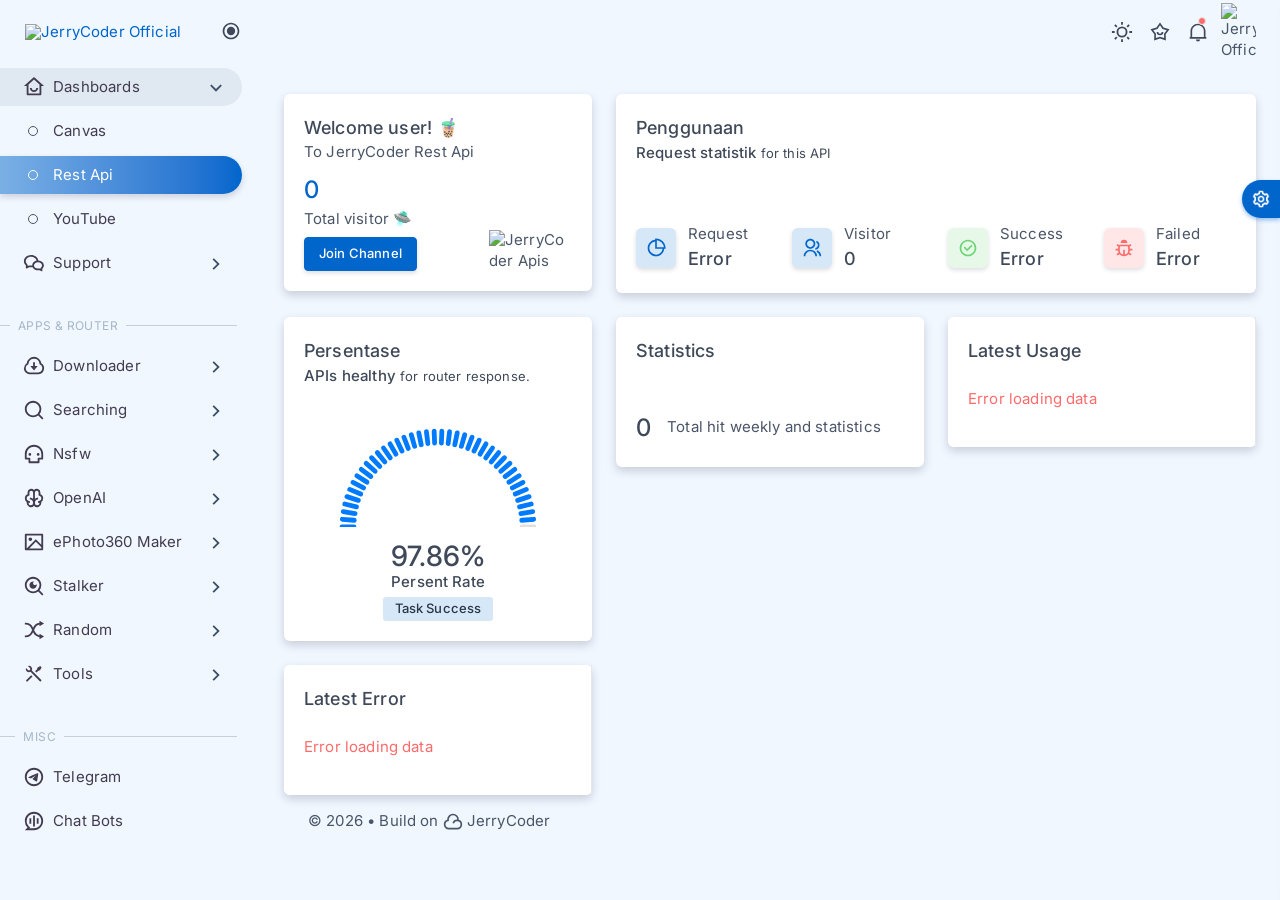
==== index.html @ 6d90a2e7 "Update index.html" ====
<!DOCTYPE html><html lang="en" class="layout-navbar-fixed layout-menu-fixed layout-compact" dir="ltr" data-skin="default" data-assets-path="../../assets/" data-template="vertical-menu-template" data-bs-theme="light"><head>
  <meta charset="utf-8">
  <meta name="viewport" content="width=device-width, initial-scale=1.0, user-scalable=no, minimum-scale=1.0, maximum-scale=1.0">
  <title>- JerryCoder API</title>
  <meta name="description" content="JerryCoder api provides various types of json api for your javascript applications, starting from downloader, stalking, searching, converter, and several other tools.">
  <link rel="icon" href="https://jerryapi.vercel.app/jerry.jpg" type="image/jpeg">
  <link rel="preconnect" href="https://fonts.googleapis.com">
  <link rel="preconnect" href="https://fonts.gstatic.com" crossorigin="">
  <link href="https://fonts.googleapis.com/css2?family=Inter:wght@300;400;500;600;700&ampdisplay=swap" rel="stylesheet">
  <link rel="stylesheet" href="css/iconify-icons.css">
  <link rel="stylesheet" href="css/node-waves.css">
  <link rel="stylesheet" href="css/pickr-themes.css">
  <link rel="stylesheet" href="css/core.css">
  <link rel="stylesheet" href="css/demo.css">
  <link href="https://cdn.jsdelivr.net/npm/remixicon/fonts/remixicon.css" rel="stylesheet">
  <link rel="stylesheet" href="css/perfect-scrollbar.css">
  <link rel="stylesheet" href="css/apex-charts.css">
  <script src="js/helpers.js"></script>
  <script src="js/template-customizer.js"></script>
  <script src="js/config.js"></script>
</head>

<body>
  <div class="layout-wrapper layout-content-navbar  ">
    <div class="layout-container">
      <aside id="layout-menu" class="layout-menu menu-vertical menu bg-menu-theme">
        <div class="app-brand demo">
          <a href="/" class="app-brand-link">
            <span class="app-brand-logo demo me-1">
              <img src="https://jerryapi.vercel.app/jerrylogo.jpg" alt="JerryCoder Official" width="105">
            </span>
          </a>
          <a href="javascript:void(0);" class="layout-menu-toggle menu-link text-large ms-auto">
            <i class="menu-toggle-icon d-xl-block align-middle"></i>
          </a>
        </div>
        <div class="menu-inner-shadow"></div>
        <ul class="menu-inner py-1">
          <li class="menu-item active open">
            <a href="javascript:void(0);" class="menu-link menu-toggle">
              <i class="menu-icon tf-icons ri ri-home-smile-line"></i>
              <div data-i18n="Dashboards">Dashboards</div>
            </a>
            <ul class="menu-sub">
              <li class="menu-item">
                <a href="https://t.me/oggy_workshop" target="_blank" class="menu-link">
                  <div data-i18n="Canvas">Telegram</div>
                </a>
              </li>
              <li class="menu-item active">
                <a href="index.html" class="menu-link">
                  <div data-i18n="Rest Api">Rest Api</div>
                </a>
              </li>
              <li class="menu-item">
                <a href="https://wa.me/919633902730" target="_blank" class="menu-link">
                  <div data-i18n="YouTube">contact</div>
                </a>
              </li>
            </ul>
          </li>
          <li class="menu-item">
            <a href="javascript:void(0);" class="menu-link menu-toggle">
              <i class="menu-icon tf-icons ri ri-wechat-line"></i>
              <div data-i18n="Support">Support</div>
            </a>
            <ul class="menu-sub">
              <li class="menu-item">
                <a href="https://wa.me/919633902730" class="menu-link">
                  <div data-i18n="Channel">JerryCoder</div>
                </a>
              </li>
              <li class="menu-item">
                <a href="https://t.me/oggy24help" class="menu-link">
                  <div data-i18n="Group Chat">Telegram Chat</div>
                </a>
              </li>
              <li class="menu-item">
                <a href="https://wa.me/919633902730" class="menu-link">
                  <div data-i18n="WhatsApp">WhatsApp</div>
                </a>
              </li>
              <li class="menu-item">
                <a href="https://t.me/oggy_workshop" class="menu-link">
                  <div data-i18n="Telegram">Telegram</div>
                </a>
              </li>
            </ul>
          </li>
          <li class="menu-header mt-7">
            <span class="menu-header-text">Apps & Router</span>
          </li>
          <li class="menu-item">
            <a href="javascript:void(0);" class="menu-link menu-toggle">
              <i class="menu-icon tf-icons ri ri-download-cloud-line"></i>
              <div data-i18n="Downloader">Downloader</div>
            </a>
            <ul class="menu-sub">
              <li class="menu-item">
                <a href="/snap?url=https://www.snapchat.com/spotlight/W7_EDlXWTBiXAEEniNoMPwAAYeGR3bmFzYXZhAZg8U4FIAZg8T9i1AAAAAQ?share_id=fcbUW-SSt2c&locale=en-G" class="menu-link">
                  <div data-i18n="Snapchat">Snapchat</div>
                </a>
              </li>
              <li class="menu-item">
                <a href="/fb?url=https://www.facebook.com/share/r/1B5sDSg6EU/" class="menu-link">
                  <div data-i18n="Facebook">Facebook</div>
                </a>
              </li>              
              <li class="menu-item">
                <a href="/insta?url=https://www.instagram.com/reel/C6AtQa1LEX0/?igsh=YzljYTk1ODg3Zg==" class="menu-link">
                  <div data-i18n="Instagram">Instagram</div>
                </a>
              </li>            
              <li class="menu-item">
                <a href="/pinterest?url=https://pinterest.com/pin/92534967353837069" class="menu-link">
                  <div data-i18n="Pinterest">Pinterest</div>
                </a>
              </li>              
              <li class="menu-item">
                <a href="/api/spotify?url=https://open.spotify.com/track/3k68kVFWTTBP0Jb4LOzCax" class="menu-link">
                  <div data-i18n="Spotify">Spotify</div>
                </a>
              </li>
              <li class="menu-item">
                <a href="/turbo?url=https://1024terabox.com/s/14ydL7IZthDPBL1oFm4CCAQ" class="menu-link">
                  <div data-i18n="Threads">Terabox [V1]</div>
                </a>
              </li>
              <li class="menu-item">
                <a href="/dterabx?url=https://1024terabox.com/s/14ydL7IZthDPBL1oFm4CCAQ" class="menu-link">
                  <div data-i18n="TikTok">Terabox [V2]</div>
                </a>
              </li>
              <li class="menu-item">
                <a href="/api/tikmusic?url=https://vt.tiktok.com/ZSr6HXMxk/" class="menu-link">
                  <div data-i18n="TikTok Music">TikTok Music</div>
                </a>
              </li>
              <li class="menu-item">
                <a href="/dxnxx?url=https://www.xnxx.com/video-fzypdd8/beautiful_filipina_with_big_tits" class="menu-link">
                  <div data-i18n="XNXX">XNXX</div>
                </a>
              </li>
              <li class="menu-item">
                <a href="/ytmp3?url=https://youtube.com/watch?v=KHgllosZ3kA" class="menu-link">
                  <div data-i18n="YouTube MP3">YouTube MP3</div>
                </a>
              </li>
              <li class="menu-item">
                <a href="/ytmp4?url=https://youtube.com/watch?v=KHgllosZ3kA" class="menu-link">
                  <div data-i18n="YouTube MP4">YouTube MP4</div>
                </a>
              </li>              
              <li class="menu-item">
                <a href="/youtube?url=https://youtube.com/shorts/9OzwU9zzcYE?si=1XELEsEMqAOaJysx" class="menu-link">
                  <div data-i18n="YouTube Play MP4">YouTube</div>
                </a>
              </li>
            </ul>
          </li>
          <li class="menu-item">
            <a href="javascript:void(0);" class="menu-link menu-toggle">
              <i class="menu-icon tf-icons ri ri-search-line"></i>
               <div data-i18n="Searching">Searching</div>
            </a>
            <ul class="menu-sub">
              <li class="menu-item">
                <a href="/api/bukalapak?query=iPhone 13" class="menu-link">
                  <div data-i18n="Bukalapak">Bukalapak</div>
                </a>
              </li>
              <li class="menu-item">
                <a href="/api/search/capcut?query=Trend viral" class="menu-link">
                  <div data-i18n="CapCut">CapCut</div>
                </a>
              </li>
              <li class="menu-item">
                <a href="/api/search/fdroid?query=termux" class="menu-link">
                  <div data-i18n="F-Droid">F-Droid</div>
                </a>
              </li>
              <li class="menu-item">
                <a href="/api/search/genius/find?lagu=Jomblo happy" class="menu-link">
                  <div data-i18n="Genius Search">Genius Search</div>
                </a>
              </li>
              <li class="menu-item">
                <a href="/api/search/genius/lyrics?url=https://genius.com/Gamma1-jomblo-happy-lyrics" class="menu-link">
                  <div data-i18n="Genius Lyrics">Genius Lyrics</div>
                </a>
              </li>
              <li class="menu-item">
                <a href="/api/gimage?query=yahya almuthahar" class="menu-link">
                  <div data-i18n="Google Image">Google Image</div>
                </a>
              </li>
              <li class="menu-item">
                <a href="/api/google?query=yahya almuthahar" class="menu-link">
                  <div data-i18n="Google">Google</div>
                </a>
              </li>
              <li class="menu-item">
                <a href="/api/hero?query=layla" class="menu-link">
                  <div data-i18n="Hero">Hero</div>
                </a>
              </li>
              <li class="menu-item">
                <a href="/api/search/herodetail?url=https://mobile-legends.fandom.com/wiki/Miya" class="menu-link">
                  <div data-i18n="Hero Detail">Hero Detail</div>
                </a>
              </li>
              <li class="menu-item">
                <a href="/api/instagram/hashtags?query=yahyaalmthr" class="menu-link">
                  <div data-i18n="Instagram Hashtags">Instagram Hashtags</div>
                </a>
              </li>
              <li class="menu-item">
                <a href="/api/instagram/reels?query=yahyaalmthr" class="menu-link">
                  <div data-i18n="Instagram Reels">Instagram Reels</div>
                </a>
              </li>
              <li class="menu-item">
                <a href="/api/instagram/users?query=yahyaalmthr" class="menu-link">
                  <div data-i18n="Instagram Users">Instagram Users</div>
                </a>
              </li>
              <li class="menu-item">
                <a href="/api/search/listhero" class="menu-link">
                  <div data-i18n="List Hero">List Hero</div>
                </a>
              </li>
              <li class="menu-item">
                <a href="/api/lirik?lagu=bila nanti" class="menu-link">
                  <div data-i18n="Lyrics">Lyrics</div>
                </a>
              </li>
              <li class="menu-item">
                <a href="/api/pinterest?query=anime" class="menu-link">
                  <div data-i18n="Pinterest">Pinterest</div>
                </a>
              </li>
              <li class="menu-item">
                <a href="/api/search/pinterest?query=anime&limit=10" class="menu-link">
                  <div data-i18n="Pinterest 2">Pinterest 2</div>
                </a>
              </li>
              <li class="menu-item">
                <a href="/api/pixiv-r18?query=loli" class="menu-link">
                  <div data-i18n="Pixiv R18">Pixiv R18</div>
                </a>
              </li>
              <li class="menu-item">
                <a href="/api/playstore?query=epep" class="menu-link">
                  <div data-i18n="Playstore">Playstore</div>
                </a>
              </li>
              <li class="menu-item">
                <a href="/api/sfile-search?query=ff mod" class="menu-link">
                  <div data-i18n="SFile Mobi">SFile Mobi</div>
                </a>
              </li>
              <li class="menu-item">
                <a href="/api/spotifysearch?query=dj opus" class="menu-link">
                  <div data-i18n="Spotify">Spotify</div>
                </a>
              </li>
              <li class="menu-item">
                <a href="/api/search/spotify?query=dj opus" class="menu-link">
                  <div data-i18n="Spotify 2">Spotify 2</div>
                </a>
              </li>
              <li class="menu-item">
                <a href="/api/search/tiktok?query=Copyright Coding" class="menu-link">
                  <div data-i18n="TikTok">TikTok</div>
                </a>
              </li>
              <li class="menu-item">
                <a href="/api/xnxxsearch?query=bokep" class="menu-link">
                  <div data-i18n="XNXX">XNXX</div>
                </a>
              </li>
              <li class="menu-item">
                <a href="/api/yts?query=dj ambatukam" class="menu-link">
                  <div data-i18n="YouTube">YouTube</div>
                </a>
              </li>
            </ul>
          </li>          
          <li class="menu-item">
            <a href="javascript:void(0);" class="menu-link menu-toggle">
              <i class="menu-icon tf-icons ri ri-skull-line"></i>
              <div data-i18n="Nsfw">Nsfw</div>
            </a>
            <ul class="menu-sub">
              <li class="menu-item">
                <a href="/api/tebakgambar" class="menu-link">
                  <div data-i18n="Guess the Picture">Guess the Vaaappa</div>
                </a>
              </li>
              <li class="menu-item">
                <a href="/api/tebakhero" class="menu-link">
                  <div data-i18n="Guess the Hero">Guess the Hero</div>
                </a>
              </li>
              <li class="menu-item">
                <a href="/api/tebakff" class="menu-link">
                  <div data-i18n="Guess Free Fire">Guess Free Fire</div>
                </a>
              </li>
            </ul>
          </li>
          <li class="menu-item">
            <a href="javascript:void(0);" class="menu-link menu-toggle">
              <i class="menu-icon tf-icons ri ri-brain-line"></i>
              <div data-i18n="OpenAI">OpenAI</div>
            </a>
            <ul class="menu-sub">
              <li class="menu-item">
                <a href="/api/artificial/aiease/img2img/filter?url=https://files.catbox.moe/2pvb4j.jpg&style=4" class="menu-link">
                  <div data-i18n="Ai Filter">Ai Filter</div>
                  <div class="badge bg-label-primary fs-tiny rounded-pill ms-auto">Limits</div>
                </a>
              </li>
              <li class="menu-item">
                <a href="/api/artificial/amazonai?prompt=Anime%20witch%20girl%20with%20silver%20hair%20and%20black%20hat,%20detailed%20illustration,%20fantasy%20style&frame=6" class="menu-link">
                  <div data-i18n="Amazon Image">Amazon Image</div>
                </a>
              </li>
              <li class="menu-item">
                <a href="/api/artificial/animagine?prompt=elaina with blue eyes and blue hair holding a magic wand" class="menu-link">
                  <div data-i18n="Animagine">Animagine</div>
                </a>
              </li>
              <li class="menu-item">
                <a href="/api/artificial/imgedit/background?url=https://files.catbox.moe/pz2oib.jpg&style=default&prompt=cyberpunk%20modern%20city&reff_url=" class="menu-link">
                  <div data-i18n="Background Changer">Background Changer</div>
                </a>
              </li>
              <li class="menu-item">
                <a href="/api/artificial/colorizer?url=https://files.catbox.moe/59cswd.jpg" class="menu-link">
                  <div data-i18n="Colorizer">Colorizer</div>
                </a>
              </li>
              <li class="menu-item">
                <a href="/api/artificial/deepimage/<models>?prompt=graceful%20and%20beautiful%20princess%20girl&shape=portrait" class="menu-link">
                  <div data-i18n="DeepAI Image">DeepAI Image</div>
                  <div class="badge bg-label-primary fs-tiny rounded-pill ms-auto">118 styles</div>
                </a>
              </li>
              <li class="menu-item">
                <a href="/api/artificial/aiease/img2img/enhance?url=https://files.catbox.moe/2pvb4j.jpg" class="menu-link">
                  <div data-i18n="Enhance Image">Enhance Image</div>
                </a>
              </li>
              <li class="menu-item">
                <a href="/api/artificial/imgedit/faceswap?from=https://files.catbox.moe/hf50g5.jpg&to=https://files.catbox.moe/poc1tg.jpg" class="menu-link">
                  <div data-i18n="Face Swap">Face Swap</div>
                </a>
              </li>
              <li class="menu-item">
                <a href="/api/artificial/flux?prompt=Anime%20witch%20girl%20with%20silver%20hair%20and%20black%20hat,%20detailed%20illustration,%20fantasy%20style&model=flux_1_schnell&size=1_1_HD&style=anime&color=vibrant&lighting=golden_hour" class="menu-link">
                  <div data-i18n="Flux Generator">Flux Generator</div>
                </a>
              </li>
              <li class="menu-item">
                <a href="/api/artificial/hdr?url=https://files.catbox.moe/1lzxuc.jpg&pixel=4" class="menu-link">
                  <div data-i18n="HDR Image">HDR Image</div>
                </a>
              </li>
              <li class="menu-item">
                <a href="/api/artificial/removebg?url=https://files.catbox.moe/1lzxuc.jpg&pixel=4" class="menu-link">
                  <div data-i18n="RemoveBG">RemoveBG</div>
                </a>
              </li>
              <li class="menu-item">
                <a href="/api/artificial/imgedit/cartoon?url=https://files.catbox.moe/pz2oib.jpg&style=3d" class="menu-link">
                  <div data-i18n="Image To Cartoon">Image To Cartoon</div>
                </a>
              </li>
              <li class="menu-item">
                <a href="/api/artificial/imgedit/expand?url=https://files.catbox.moe/2pvb4j.jpg&top=100&bottom=100&left=100&right=100" class="menu-link">
                  <div data-i18n="Image Expand">Image Expand</div>
                </a>
              </li>
              <li class="menu-item">
                <a href="/api/artificial/imgedit/filter?url=https://files.catbox.moe/2pvb4j.jpg&reff_url=https://files.catbox.moe/q10axl.jpg&creativity=0.5" class="menu-link">
                  <div data-i18n="Image Filter">Image Filter</div>
                </a>
              </li>
              <li class="menu-item">
                <a href="/api/artificial/imgedit/sketch?url=https://files.catbox.moe/pz2oib.jpg&style=sketch" class="menu-link">
                  <div data-i18n="Image To Sketch">Image To Sketch</div>
                </a>
              </li>
              <li class="menu-item">
                <a href="api/artificial/aiease/style" class="menu-link">
                  <div data-i18n="List Model">List Model</div>
                </a>
              </li>
              <li class="menu-item">
                <a href="/api/logic?query=buatkan gambar manusia disawah" class="menu-link">
                  <div data-i18n="Logic Detector">Logic Detector</div>
                </a>
              </li>
              <li class="menu-item">
                <a href="/api/mora?query=hai&username=yournumber" class="menu-link">
                  <div data-i18n="Mora">Mora</div>
                </a>
              </li>
              <li class="menu-item">
                <a href="/api/qioo2?query=hai&username=yournumber" class="menu-link">
                  <div data-i18n="Qioo v2">Qioo v2</div>
                </a>
              </li>
              <li class="menu-item">
                <a href="/api/artificial/aiease/img2img/removebg?url=https://files.catbox.moe/2pvb4j.jpg" class="menu-link">
                  <div data-i18n="Remove Background">Remove Background</div>
                  <div class="badge bg-label-primary fs-tiny rounded-pill ms-auto">Limits</div>
                </a>
              </li>
              <li class="menu-item">
                <a href="/api/simi?query=hai&lang=id" class="menu-link">
                  <div data-i18n="Simi">Simi</div>
                </a>
              </li>
              <li class="menu-item">
                <a href="/api/artificial/aiease/text2img?prompt=Magical%20floating%20islands%20in%20the%20sky%20with%20waterfalls,%20crystal%20formations,%20and%20ancient%20ruins&style=19" class="menu-link">
                  <div data-i18n="Text To Image v2">Text To Image v2</div>
                  <div class="badge bg-label-primary fs-tiny rounded-pill ms-auto">Limits</div>
                </a>
              </li>
              <li class="menu-item">
                <a href="/api/artificial/text2image?prompt=graceful%20and%20beautiful%20princess%20girl" class="menu-link">
                  <div data-i18n="Text To Image">Text To Image</div>
                </a>
              </li>
              <li class="menu-item">
                <a href="/api/artificial/aiease/img2img/watermark?url=https://files.catbox.moe/juy8py.jpg" class="menu-link">
                  <div data-i18n="Watermark Remover">Watermark Remover</div>
                  <div class="badge bg-label-primary fs-tiny rounded-pill ms-auto">Limits</div>
                </a>
              </li>
              <li class="menu-item">
                <a href="/api/artificial/ximage?prompt=Anime%20witch%20girl%20with%20silver%20hair%20and%20black%20hat,%20detailed%20illustration,%20fantasy%20style" class="menu-link">
                  <div data-i18n="Ximage Generator">Ximage Generator</div>
                </a>
              </li>
            </ul>
          </li>
          <li class="menu-item">
            <a href="javascript:void(0);" class="menu-link menu-toggle">
              <i class="menu-icon tf-icons ri ri-image-line"></i>
              <div data-i18n="ePhoto360 Maker">ePhoto360</div>
            </a>
            <ul class="menu-sub">
              <li class="menu-item">
                <a href="/api/maker/ephoto/glitchtext?text=vreden" class="menu-link">
                  <div data-i18n="Glitch Text">Glitch Text</div>
                </a>
              </li>
              <li class="menu-item">
                <a href="/api/maker/ephoto/writetext?text=vreden" class="menu-link">
                  <div data-i18n="Write Text">Write Text</div>
                </a>
              </li>
              <li class="menu-item">
                <a href="/api/maker/ephoto/advancedglow?text=vreden" class="menu-link">
                  <div data-i18n="Advanced Glow">Advanced Glow</div>
                </a>
              </li>
              <li class="menu-item">
                <a href="/api/maker/ephoto/typographytext?text=vreden" class="menu-link">
                  <div data-i18n="Typography Text">Typography Text</div>
                </a>
              </li>
              <li class="menu-item">
                <a href="/api/maker/ephoto/pixelglitch?text=vreden" class="menu-link">
                  <div data-i18n="Pixel Glitch">Pixel Glitch</div>
                </a>
              </li>
              <li class="menu-item">
                <a href="/api/maker/ephoto/neonglitch?text=vreden" class="menu-link">
                  <div data-i18n="Neon Glitch">Neon Glitch</div>
                </a>
              </li>
              <li class="menu-item">
                <a href="/api/maker/ephoto/flagtext?text=vreden" class="menu-link">
                  <div data-i18n="Flag Text">Flag Text</div>
                </a>
              </li>
              <li class="menu-item">
                <a href="/api/maker/ephoto/flag3dtext?text=vreden" class="menu-link">
                  <div data-i18n="Flag 3D Text">Flag 3D Text</div>
                </a>
              </li>
              <li class="menu-item">
                <a href="/api/maker/ephoto/deletingtext?text=vreden" class="menu-link">
                  <div data-i18n="Deleting Text">Deleting Text</div>
                </a>
              </li>
              <li class="menu-item">
                <a href="/api/maker/ephoto/blackpinkstyle?text=vreden" class="menu-link">
                  <div data-i18n="Blackpink Style">Blackpink Style</div>
                </a>
              </li>
              <li class="menu-item">
                <a href="/api/maker/ephoto/glowingtext?text=vreden" class="menu-link">
                  <div data-i18n="Glowing Text">Glowing Text</div>
                </a>
              </li>
              <li class="menu-item">
                <a href="/api/maker/ephoto/underwatertext?text=vreden" class="menu-link">
                  <div data-i18n="Underwater Text">Underwater Text</div>
                </a>
              </li>
              <li class="menu-item">
                <a href="/api/maker/ephoto/logomaker?text=vreden" class="menu-link">
                  <div data-i18n="Logo Maker">Logo Maker</div>
                </a>
              </li>
              <li class="menu-item">
                <a href="/api/maker/ephoto/cartoonstyle?text=vreden" class="menu-link">
                  <div data-i18n="Cartoon Style">Cartoon Style</div>
                </a>
              </li>
              <li class="menu-item">
                <a href="/api/maker/ephoto/papercutstyle?text=vreden" class="menu-link">
                  <div data-i18n="Papercut Style">Papercut Style</div>
                </a>
              </li>
              <li class="menu-item">
                <a href="/api/maker/ephoto/watercolortext?text=vreden" class="menu-link">
                  <div data-i18n="Watercolor Text">Watercolor Text</div>
                </a>
              </li>
              <li class="menu-item">
                <a href="/api/maker/ephoto/effectclouds?text=vreden" class="menu-link">
                  <div data-i18n="Effect Clouds">Effect Clouds</div>
                </a>
              </li>
              <li class="menu-item">
                <a href="/api/maker/ephoto/blackpinklogo?text=vreden" class="menu-link">
                  <div data-i18n="Blackpink Logo">Blackpink Logo</div>
                </a>
              </li>
              <li class="menu-item">
                <a href="/api/maker/ephoto/gradienttext?text=vreden" class="menu-link">
                  <div data-i18n="Gradient Text">Gradient Text</div>
                </a>
              </li>
              <li class="menu-item">
                <a href="/api/maker/ephoto/summerbeach?text=vreden" class="menu-link">
                  <div data-i18n="Summer Beach">Summer Beach</div>
                </a>
              </li>
              <li class="menu-item">
                <a href="/api/maker/ephoto/luxurygold?text=vreden" class="menu-link">
                  <div data-i18n="Luxury Gold">Luxury Gold</div>
                </a>
              </li>
              <li class="menu-item">
                <a href="/api/maker/ephoto/multicoloredneon?text=vreden" class="menu-link">
                  <div data-i18n="Multicolored Neon">Multicolored Neon</div>
                </a>
              </li>
              <li class="menu-item">
                <a href="/api/maker/ephoto/sandsummer?text=vreden" class="menu-link">
                  <div data-i18n="Sand Summer">Sand Summer</div>
                </a>
              </li>
              <li class="menu-item">
                <a href="/api/maker/ephoto/galaxywallpaper?text=vreden" class="menu-link">
                  <div data-i18n="Galaxy Wallpaper">Galaxy Wallpaper</div>
                </a>
              </li>
              <li class="menu-item">
                <a href="/api/maker/ephoto/1917style?text=vreden" class="menu-link">
                  <div data-i18n="1917 Style">1917 Style</div>
                </a>
              </li>
              <li class="menu-item">
                <a href="/api/maker/ephoto/makingneon?text=vreden" class="menu-link">
                  <div data-i18n="Making Neon">Making Neon</div>
                </a>
              </li>
              <li class="menu-item">
                <a href="/api/maker/ephoto/royaltext?text=vreden" class="menu-link">
                  <div data-i18n="Royal Text">Royal Text</div>
                </a>
              </li>
              <li class="menu-item">
                <a href="/api/maker/ephoto/freecreate?text=vreden" class="menu-link">
                  <div data-i18n="Free Create">Free Create</div>
                </a>
              </li>
              <li class="menu-item">
                <a href="/api/maker/ephoto/galaxystyle?text=vreden" class="menu-link">
                  <div data-i18n="Galaxy Style">Galaxy Style</div>
                </a>
              </li>
              <li class="menu-item">
                <a href="/api/maker/ephoto/lighteffects?text=vreden" class="menu-link">
                  <div data-i18n="Light Effects">Light Effects</div>
                </a>
              </li>
            </ul>
          </li>
          <li class="menu-item">
            <a href="javascript:void(0);" class="menu-link menu-toggle">
              <i class="menu-icon tf-icons ri ri-search-eye-line"></i>
              <div data-i18n="Stalker">Stalker</div>
            </a>
            <ul class="menu-sub">
              <li class="menu-item">
                <a href="/api/mlstalk?id=109088431&zoneid=2558" class="menu-link">
                  <div data-i18n="Mobile Legends">Mobile Legends</div>
                </a>
              </li>
              <li class="menu-item">
                <a href="/api/ffstalk?id=12345678" class="menu-link">
                  <div data-i18n="Free Fire">Free Fire</div>
                </a>
              </li>
              <li class="menu-item">
                <a href="/api/npmstalk?query=@vreden/meta" class="menu-link">
                  <div data-i18n="NPM">NPM</div>
                </a>
              </li>
              <li class="menu-item">
                <a href="/api/tiktokStalk?query=yusufalmuthahar" class="menu-link">
                  <div data-i18n="TikTok">TikTok</div>
                </a>
              </li>
              <li class="menu-item">
                <a href="/api/igstalk?query=yahyaalmthr" class="menu-link">
                  <div data-i18n="Instagram">Instagram</div>
                </a>
              </li>
              <li class="menu-item">
                <a href="/api/stalk/pinterest?query=vreden" class="menu-link">
                  <div data-i18n="Pinterest">Pinterest</div>
                </a>
              </li>
            </ul>
          </li>
          <li class="menu-item">
            <a href="javascript:void(0);" class="menu-link menu-toggle">
              <i class="menu-icon tf-icons ri ri-shuffle-line"></i>
              <div data-i18n="Random">Random</div>
            </a>
            <ul class="menu-sub">
              <li class="menu-item">
                <a href="/api/bocil" class="menu-link">
                  <div data-i18n="Bocil">Bocil</div>
                </a>
              </li>
              <li class="menu-item">
                <a href="/api/galau" class="menu-link">
                  <div data-i18n="Galau">Galau</div>
                </a>
              </li>
              <li class="menu-item">
                <a href="/api/hentaivid" class="menu-link">
                  <div data-i18n="Hentai Video">Hentai Video</div>
                </a>
              </li>
              <li class="menu-item">
                <a href="/api/meme" class="menu-link">
                  <div data-i18n="Meme">Meme</div>
                </a>
              </li>
              <li class="menu-item">
                <a href="/api/myinstants" class="menu-link">
                  <div data-i18n="MyInstants">MyInstants</div>
                </a>
              </li>
              <li class="menu-item">
                <a href="/api/neko" class="menu-link">
                  <div data-i18n="Neko">Neko</div>
                </a>
              </li>
              <li class="menu-item">
                <a href="/api/waifu" class="menu-link">
                  <div data-i18n="Waifu">Waifu</div>
                </a>
              </li>
            </ul>
          </li>
          <li class="menu-item">
            <a href="javascript:void(0);" class="menu-link menu-toggle">
              <i class="menu-icon tf-icons ri ri-tools-line"></i>
              <div data-i18n="Tools">Tools</div>
            </a>
            <ul class="menu-sub">                            
              <li class="menu-item">
                <a href="/ss?url=https://www.vreden.my.id&type=tablet" class="menu-link">
                  <div data-i18n="Screenshot Web">Screenshot Web</div>
                </a>
              </li>              
              <li class="menu-item">
                <a href="/fullss?url=https://www.vreden.my.id" class="menu-link">
                  <div data-i18n="TinyURL">Full Screenshot</div>
                </a>
              </li>
            </ul>
          </li>
          <li class="menu-header mt-7">
            <span class="menu-header-text">Misc</span>
          </li>
          <li class="menu-item">
            <a href="https://t.me/oggy_workshop" target="_blank" class="menu-link">
              <i class="menu-icon tf-icons ri ri-telegram-line"></i>
              <div data-i18n="Telegram">Telegram</div>
            </a>
          </li>
          <li class="menu-item">
            <a href="https://wa.me/919633902730" target="_blank" class="menu-link">
              <i class="menu-icon tf-icons ri ri-chat-voice-line"></i>
              <div data-i18n="Chat Bots">Connect Me</div>
            </a>
          </li>
        </ul>
      </aside>

      <div class="menu-mobile-toggler d-xl-none rounded-1">
        <a href="javascript:void(0);" class="layout-menu-toggle menu-link text-large text-bg-secondary p-2 rounded-1">
          <i class="ri ri-menu-line icon-base"></i>
          <i class="ri ri-arrow-right-s-line icon-base"></i>
        </a>
      </div>

      <div class="layout-page">
        <nav class="layout-navbar container-xxl navbar-detached navbar navbar-expand-xl align-items-center bg-navbar-theme" id="layout-navbar">
          <div class="layout-menu-toggle navbar-nav align-items-xl-center me-4 me-xl-0   d-xl-none ">
            <a class="nav-item nav-link px-0 me-xl-6" href="javascript:void(0)">
              <i class="icon-base ri ri-menu-line icon-md"></i>
            </a>
          </div>
          <div class="navbar-nav-right d-flex align-items-center justify-content-end" id="navbar-collapse">
  <div class="navbar-nav align-items-center">
    <div class="nav-item navbar-search-wrapper mb-0">
      <a class="nav-item nav-link search-toggler px-0" href="javascript:void(0);" id="searchToggle">
        <i class="ri-search-line ri-20px text-body"></i>
      </a>
    </div>
  </div>

<!-- Hidden Search Bar -->
<div id="searchBar" class="search-bar d-none">
  <input type="text" id="searchInput" class="form-control" placeholder="Search API (e.g. peace, spotify)" />
  <ul id="searchResults" class="list-group mt-2"></ul>
</div>
             <ul class="navbar-nav flex-row align-items-center ms-md-auto">
              <li class="nav-item dropdown me-sm-2 me-xl-0">
                <a class="nav-link dropdown-toggle hide-arrow btn btn-icon btn-text-secondary rounded-pill" id="nav-theme" href="javascript:void(0);" data-bs-toggle="dropdown">
                  <i class="icon-base ri ri-sun-line icon-22px theme-icon-active"></i>
                  <span class="d-none ms-2" id="nav-theme-text">Toggle theme</span>
                </a>
                <ul class="dropdown-menu dropdown-menu-end" aria-labelledby="nav-theme-text">
                  <li>
                    <button type="button" class="dropdown-item align-items-center active" data-bs-theme-value="light" aria-pressed="false">
                      <span> <i class="icon-base ri ri-sun-line icon-md me-3" data-icon="sun-line"></i>Light</span>
                    </button>
                  </li>
                  <li>
                    <button type="button" class="dropdown-item align-items-center" data-bs-theme-value="dark" aria-pressed="true">
                      <span> <i class="icon-base ri ri-moon-clear-line icon-md me-3" data-icon="moon-clear-line"></i>Dark</span>
                    </button>
                  </li>
                  <li>
                    <button type="button" class="dropdown-item align-items-center" data-bs-theme-value="system" aria-pressed="false">
                      <span> <i class="icon-base ri ri-computer-line icon-md me-3" data-icon="computer-line"></i>System</span>
                    </button>
                  </li>
                </ul>
              </li>
              <li class="nav-item dropdown-shortcuts navbar-dropdown dropdown">
                <a class="nav-link btn btn-text-secondary rounded-pill btn-icon dropdown-toggle hide-arrow" href="javascript:void(0);" data-bs-toggle="dropdown" data-bs-auto-close="outside" aria-expanded="false">
                  <i class="ri ri-star-smile-line ri ri-22px"></i>
                </a>
                <div class="dropdown-menu dropdown-menu-end py-0">
                  <div class="dropdown-menu-header border-bottom py-50">
                    <div class="dropdown-header d-flex align-items-center py-2">
                      <h6 class="mb-0 me-auto">Connect JerryCoder</h6>
                      <a href="javascript:void(0)" class="btn btn-text-secondary rounded-pill btn-icon dropdown-shortcuts-add" data-bs-toggle="tooltip" data-bs-placement="top" title="Add shortcuts"><i class="ri ri-layout-grid-line ri ri-24px text-heading"></i></a>
                    </div>
                  </div>
                  <div class="dropdown-shortcuts-list scrollable-container">
                    <div class="row row-bordered overflow-visible g-0">
                      <div class="dropdown-shortcuts-item col">
                        <span class="dropdown-shortcuts-icon rounded-circle mb-2">
                          <i class="ri ri-dashboard-line ri ri-26px text-heading"></i>
                        </span>
                        <a href="https://oggy-api.vercel.app" class="stretched-link">Homepage</a>
                        <small>Official Website</small>
                      </div>
                      <div class="dropdown-shortcuts-item col">
                        <span class="dropdown-shortcuts-icon rounded-circle mb-2">
                          <i class="ri ri-youtube-line ri ri-26px text-heading"></i>
                        </span>
                        <a href="https://t.me/oggy_workshop" class="stretched-link">Telegram</a>
                        <small>Downloader & Info</small>
                      </div>
                    </div>
                    <div class="row row-bordered overflow-visible g-0">
                      <div class="dropdown-shortcuts-item col">
                        <span class="dropdown-shortcuts-icon rounded-circle mb-2">
                          <i class="ri ri-brush-line ri ri-26px text-heading"></i>
                        </span>
                        <a href="https://wa.me/919633902730" class="stretched-link">Contact</a>
                        <small>Contact</small>
                      </div>
                      <div class="dropdown-shortcuts-item col">
                        <span class="dropdown-shortcuts-icon rounded-circle mb-2">
                          <i class="ri ri-server-line ri ri-26px text-heading"></i>
                        </span>
                        <a href="https://jerrycoder.oggyapi.workers.dev" class="stretched-link">Rest API</a>
                        <small>Rest Api Free</small>
                      </div>
                    </div>
                  </div>
                </div>
              </li>
              <li class="nav-item dropdown-notifications navbar-dropdown dropdown me-4 me-xl-1">
                <a class="nav-link btn btn-text-secondary rounded-pill btn-icon dropdown-toggle hide-arrow" href="javascript:void(0);" data-bs-toggle="dropdown" data-bs-auto-close="outside" aria-expanded="false">
                  <i class="ri ri-notification-2-line ri ri-22px"></i>
                  <span class="position-absolute top-0 start-50 translate-middle-y badge badge-dot bg-danger mt-2 border"></span>
                </a>
                <ul class="dropdown-menu dropdown-menu-end py-0">
                  <li class="dropdown-menu-header border-bottom">
                    <div class="dropdown-header d-flex align-items-center py-3">
                      <h6 class="mb-0 me-auto">Update And Notice</h6>
                      <div class="d-flex align-items-center">
                        <span class="badge rounded-pill bg-label-primary me-2">19 New</span>
                        <a href="javascript:void(0)" class="btn btn-text-secondary rounded-pill btn-icon dropdown-notifications-all" data-bs-toggle="tooltip" data-bs-placement="top" title="Mark all as read"><i class="ri ri-mail-open-line ri ri-20px text-body"></i></a>
                      </div>
                    </div>
                  </li>
                  <li class="dropdown-notifications-list scrollable-container">
                    <ul class="list-group list-group-flush">
                      <li class="list-group-item list-group-item-action dropdown-notifications-item">
                        <div class="d-flex">
                          <div class="flex-shrink-0 me-3">
                            <div class="avatar">
                              <span class="avatar-initial rounded-circle bg-label-danger"><i class="ri ri-notification-line"></i></span>
                            </div>
                          </div>
                          <div class="flex-grow-1">
                            <h6 class="small mb-1">Stop Newsletter</h6>
                            <small class="mb-1 d-block text-body">Info update akan di kabari melalui channel, jadi banner ini hanya akan digunakan jika keadaan darurat</small>
                            <small class="text-muted">23 Maret 2025</small>
                          </div>
                          <div class="flex-shrink-0 dropdown-notifications-actions">
                            <a href="javascript:void(0)" class="dropdown-notifications-read"><span class="badge badge-dot"></span></a>
                            <a href="javascript:void(0)" class="dropdown-notifications-archive"><span class="ri ri-close-line"></span></a>
                          </div>
                        </div>
                      </li>                                          
                      <li class="list-group-item list-group-item-action dropdown-notifications-item">
                        <div class="d-flex">
                          <div class="flex-shrink-0 me-3">
                            <div class="avatar">
                              <span class="avatar-initial rounded-circle bg-label-success"><i class="ri ri-tools-line"></i></span>
                            </div>
                          </div>
                          <div class="flex-grow-1">
                            <h6 class="small mb-1">Added Check TCP</h6>
                            <small class="mb-1 d-block text-body">Create a checker TCP for a website url</small>
                            <small class="text-muted">19 Maret 2025</small>
                          </div>
                          <div class="flex-shrink-0 dropdown-notifications-actions">
                            <a href="javascript:void(0)" class="dropdown-notifications-read"><span class="badge badge-dot"></span></a>
                            <a href="javascript:void(0)" class="dropdown-notifications-archive"><span class="ri ri-close-line"></span></a>
                          </div>
                        </div>
                      </li>
                      <li class="list-group-item list-group-item-action dropdown-notifications-item">
                        <div class="d-flex">
                          <div class="flex-shrink-0 me-3">
                            <div class="avatar">
                              <span class="avatar-initial rounded-circle bg-label-success"><i class="ri ri-brain-line"></i></span>
                            </div>
                          </div>
                          <div class="flex-grow-1">
                            <h6 class="small mb-1">Added Image Colorizer</h6>
                            <small class="mb-1 d-block text-body">Ubah foto hitam putih menjadi berwarna menggunakan ai</small>
                            <small class="text-muted">19 Maret 2025</small>
                          </div>
                          <div class="flex-shrink-0 dropdown-notifications-actions">
                            <a href="javascript:void(0)" class="dropdown-notifications-read"><span class="badge badge-dot"></span></a>
                            <a href="javascript:void(0)" class="dropdown-notifications-archive"><span class="ri ri-close-line"></span></a>
                          </div>
                        </div>
                      </li>
                      <li class="list-group-item list-group-item-action dropdown-notifications-item">
                        <div class="d-flex">
                          <div class="flex-shrink-0 me-3">
                            <div class="avatar">
                              <span class="avatar-initial rounded-circle bg-label-success"><i class="ri ri-download-cloud-line"></i></span>
                            </div>
                          </div>
                          <div class="flex-grow-1">
                            <h6 class="small mb-1">Fixed Spotify Download</h6>
                            <small class="mb-1 d-block text-body">Error result code 500 saat mendownload telah kami perbaiki</small>
                            <small class="text-muted">18 Maret 2025</small>
                          </div>
                          <div class="flex-shrink-0 dropdown-notifications-actions">
                            <a href="javascript:void(0)" class="dropdown-notifications-read"><span class="badge badge-dot"></span></a>
                            <a href="javascript:void(0)" class="dropdown-notifications-archive"><span class="ri ri-close-line"></span></a>
                          </div>
                        </div>
                      </li>
                      <li class="list-group-item list-group-item-action dropdown-notifications-item">
                        <div class="d-flex">
                          <div class="flex-shrink-0 me-3">
                            <div class="avatar">
                              <span class="avatar-initial rounded-circle bg-label-danger"><i class="ri ri-search-eye-line"></i></span>
                            </div>
                          </div>
                          <div class="flex-grow-1">
                            <h6 class="mb-1 small">Stoped FF Stalk</h6>
                            <small class="mb-1 d-block text-body">Kami menghentikan fitur ffstalk untuk sementara waktu</small>
                            <small class="text-muted">16 Maret 2025</small>
                          </div>
                          <div class="flex-shrink-0 dropdown-notifications-actions">
                            <a href="javascript:void(0)" class="dropdown-notifications-read"><span class="badge badge-dot"></span></a>
                            <a href="javascript:void(0)" class="dropdown-notifications-archive"><span class="ri ri-close-line"></span></a>
                          </div>
                        </div>
                      </li>
                    </ul>
                  </li>
                  <li class="border-top">
                    <div class="d-grid p-4">
                      <a class="btn btn-primary btn-sm d-flex" href="https://t.me/oggy_workshop">
                        <small class="align-middle">Join Channel Update</small>
                      </a>
                    </div>
                  </li>
                </ul>
              </li>
              <div class="nav-item d-flex align-items-center">
                <img src="https://jerryapi.vercel.app/jerry.jpg" alt="JerryCoder Official" width="35">
              </div>
            </ul>
          </div>
        </nav>

        <div class="content-wrapper">
          <div class="container-xxl flex-grow-1 container-p-y">

<div class="row gy-6">
  <div class="col-md-12 col-lg-4">
    <div class="card">
      <div class="card-body text-nowrap">
        <h5 class="card-title mb-0 flex-wrap text-nowrap">Welcome user! 🧋</h5>
        <p class="mb-2">To JerryCoder Rest Api</p>
        <h4 class="text-primary mb-0" id="visitors">0</h4>
        <p class="mb-2">Total visitor 🛸</p>
        <a href="https://t.me/oggy_workshop" class="btn btn-sm btn-primary">Join Channel</a>
      </div>
      <img src="https://jerryapi.vercel.app/IMG-20250820-WA0037-removebg-preview.png" class="position-absolute bottom-0 end-0 me-5 mb-5" width="83" alt="JerryCoder Apis">
    </div>
  </div>
  <div class="col-lg-8">
    <div class="card h-100">
      <div class="card-header">
        <div class="d-flex align-items-center justify-content-between">
          <h5 class="card-title m-0 me-2">Penggunaan</h5>
        </div>
        <p class="small mb-0">
          <span class="h6 mb-0">Request statistik</span> for this API
        </p>
      </div>
      <div class="card-body pt-lg-10">
        <div class="row g-6">
          <div class="col-md-3 col-6">
  <div class="d-flex align-items-center">
    <div class="avatar">
      <div class="avatar-initial bg-label-primary rounded shadow-xs">
        <i class="icon-base ri ri-pie-chart-2-line ri ri-24px"></i>
      </div>
    </div>
    <div class="ms-3">
      <p class="mb-0">Request</p>
      <h5 class="mb-0" id="total-hits">0</h5>
    </div>
  </div>
</div>
          <div class="col-md-3 col-6">
            <div class="d-flex align-items-center">
              <div class="avatar">
                <div class="avatar-initial bg-label-info rounded shadow-xs">
                  <i class="icon-base ri ri-group-line ri ri-24px"></i>
                </div>
              </div>
              <div class="ms-3">
                <p class="mb-0">Visitor</p>
                <h5 class="mb-0" id="total-visitors">0</h5>
              </div>
            </div>
          </div>
          <div class="col-md-3 col-6">
  <div class="d-flex align-items-center">
    <div class="avatar">
      <div class="avatar-initial bg-label-success rounded shadow-xs">
        <i class="icon-base ri ri-checkbox-circle-line ri ri-24px"></i>
      </div>
    </div>
    <div class="ms-3">
      <p class="mb-0">Success</p>
      <h5 class="mb-0" id="successful-requests">0</h5>
    </div>
  </div>
 </div>
<div class="col-md-3 col-6">
  <div class="d-flex align-items-center">
    <div class="avatar">
      <div class="avatar-initial bg-label-danger rounded shadow-xs">
        <i class="icon-base ri ri-bug-line ri ri-24px"></i>
      </div>
    </div>
    <div class="ms-3">
      <p class="mb-0">Failed</p>
      <h5 class="mb-0" id="total-errors">0</h5>
    </div>
  </div>
</div>
        </div>
      </div>
    </div>
  </div>
  <div class="col-xl-4 col-md-6">
  <div class="card">
    <div class="card-header">
      <h5 class="card-title m-0">Persentase</h5>
      <p class="small mb-0">
        <span class="h6 mb-0">APIs healthy</span> for router response.
      </p>
    </div>
    <div class="card-body text-center">
      <!-- Chart -->
      <svg id="percentageChart" viewBox="0 0 200 100" width="100%" height="120"></svg>

      <!-- Percentage number -->
      <h3 id="percentageValue" class="mt-2 mb-1">0%</h3>

      <div class="percent-label">
        <h6 class="mb-1">Persent Rate</h6>
        <span class="badge bg-label-primary text-dark">Task Success</span>
      </div>
    </div>
  </div>
  </div>
  <div class="col-xl-4 col-md-6">
    <div class="card">
      <div class="card-header">
        <div class="d-flex justify-content-between">
          <h5 class="mb-1">Statistics</h5>
        </div>
      </div>
      <div class="card-body pt-lg-2">
        <div id="weeklyOverviewChart"></div>
        <div class="mt-1 mt-md-3">
          <div class="d-flex align-items-center gap-4">
            <h4 class="mb-0" id="total-weekly">0</h4>
            <p class="mb-0">Total hit weekly and statistics</p>
          </div>
        </div>
      </div>
    </div>
  </div>

  <div class="col-xl-4 col-md-6">
  <div class="card-group">
    <div class="card mb-0">
      <div class="card-body card-separator">
        <div class="d-flex justify-content-between align-items-center flex-wrap mb-4">
          <h5 class="m-0 me-2">Latest Usage</h5>
        </div>
        <div id="usage-content" class="pt-2">
          <ul id="usage-list" class="p-0 m-0 list-unstyled"></ul>
        </div>
      </div>
    </div>
  </div>
</div>

<div class="col-xl-4 col-md-6">
  <div class="card-group">
    <div class="card mb-0">
      <div class="card-body card-separator">
        <div class="d-flex justify-content-between align-items-center flex-wrap mb-4">
          <h5 class="m-0 me-2">Latest Error</h5>
        </div>
        <div id="error-content" class="pt-2">
          <ul id="error-list" class="p-0 m-0 list-unstyled"></ul>
        </div>
      </div>
    </div>
  </div>
</div>
          </div>
          <footer class="content-footer footer bg-footer-theme">
            <div class="container-xxl">
              <div class="footer-container d-flex align-items-center justify-content-between py-4 flex-md-row flex-column">
                <div class="mb-2 mb-md-0"> ©
                  <script> document.write(new Date().getFullYear());</script> • Build on
                  <span class="text-body"><i class="icon-base tf-icons ri ri-cloud-line"></i></span>
                  <a href="https://oggy-api.vercel.app" target="_blank" class="footer-link text-body">JerryCoder</a>
                </div>
              </div>
            </div>
          </footer>
          <div class="content-backdrop fade"></div>
        </div>
      </div>
    </div>
    <div class="layout-overlay layout-menu-toggle"></div>
    <div class="drag-target"></div>
  </div>

<style>

.search-bar {
  position: absolute;
  top: 60px;
  right: 20px;
  width: 250px; /* smaller medium size */
  z-index: 1050;
  background: #fff;
  border: 1px solid #ddd;
  border-radius: 6px;
  padding: 10px;
  box-shadow: 0 2px 10px rgba(0,0,0,0.1);
}
#searchResults {
  max-height: 200px;
  overflow-y: auto;
}
  
.percent-label {
      text-align: center;
      margin-top: -10px;
}
/* === Custom Styles for Latest Errors === */
#error-list li {
  display: flex;
  align-items: center;
  margin-bottom: 18px;
}

#error-list .bug-icon {
  background: #fce8e6;
  color: #d93025;
  font-size: 18px;
  border-radius: 12px;
  padding: 8px;
  display: flex;
  align-items: center;
  justify-content: center;
  margin-right: 12px;
}

#error-list .details {
  flex: 1;
}

#error-list .name {
  font-weight: normal;
  word-break: break-word;
}

#error-list .time {
  display: block;
  font-size: 13px;
  color: #6c757d;
  margin-top: 4px;
}

#error-list .tag {
  background: #fce8e6;
  color: #d93025;
  font-size: 13px;
  padding: 2px 10px;
  border-radius: 12px;
  font-weight: 500;
  white-space: nowrap;
}  
/* === Custom Styles === */
#usage-list li {
  display: flex;
  align-items: center;
  margin-bottom: 18px;
}

#usage-list .check-icon {
  background: #e6f4ea;
  color: #34a853;
  font-size: 18px;
  border-radius: 12px;
  padding: 8px;
  display: flex;
  align-items: center;
  justify-content: center;
  margin-right: 12px;
}

#usage-list .details {
  flex: 1;
}

#usage-list .name {
  font-weight: normal;
}

#usage-list .time {
  display: block;
  font-size: 13px;
  color: #6c757d;
  margin-top: 4px;
}

#usage-list .tag {
  background: #e6f4ea;
  color: #34a853;
  font-size: 13px;
  padding: 2px 10px;
  border-radius: 12px;
  font-weight: 500;
  white-space: nowrap;
}
</style>

<script>
// Your API list
const apiList = [
  { name: "Peace", endpoint: "/peace" },
  { name: "Lost Part 4", endpoint: "/lost-part4" },
  { name: "Spotify", endpoint: "/spotify" },
  { name: "TikTok", endpoint: "/tiktok" },
  { name: "YouTube Mp3", endpoint: "/ytmp3" },
  { name: "Play MP3", endpoint: "/playmp3" },
  { name: "Meme", endpoint: "/meme" }
];

document.addEventListener("DOMContentLoaded", function() {
  const toggleBtn = document.getElementById("searchToggle");
  const searchBar = document.getElementById("searchBar");
  const searchInput = document.getElementById("searchInput");
  const resultsList = document.getElementById("searchResults");

  // Toggle search bar
  toggleBtn.addEventListener("click", function () {
    searchBar.classList.toggle("d-none");
    if (!searchBar.classList.contains("d-none")) {
      searchInput.focus();
    }
  });

  // Filter API list while typing
  searchInput.addEventListener("input", function () {
    const query = searchInput.value.toLowerCase();
    resultsList.innerHTML = "";

    if (!query) return;

    const filtered = apiList.filter(api => 
      api.name.toLowerCase().includes(query) || 
      api.endpoint.toLowerCase().includes(query)
    );

    if (filtered.length === 0) {
      resultsList.innerHTML = `<li class="list-group-item">No results found</li>`;
      return;
    }

    filtered.forEach(api => {
      const li = document.createElement("li");
      li.className = "list-group-item list-group-item-action";
      li.textContent = `${api.name} (${api.endpoint})`;

      // ✅ Redirect instead of fetch
      li.addEventListener("click", () => {
        window.location.href = api.endpoint;
      });

      resultsList.appendChild(li);
    });
  });
});
</script>
    
<script>
// Function to create cut-cut gauge
function createGauge(percentage) {
  const svg = document.getElementById("percentageChart");
  svg.innerHTML = ""; // clear old chart

  const segments = 40; // number of cuts
  const radius = 80;
  const cx = 100, cy = 100; // center bottom
  const startAngle = -180, endAngle = 0; // semi-circle
  const angleStep = (endAngle - startAngle) / (segments - 1);

  for (let i = 0; i < segments; i++) {
    const angle = (startAngle + i * angleStep) * Math.PI / 180;
    const x1 = cx + radius * Math.cos(angle);
    const y1 = cy + radius * Math.sin(angle);

    const x2 = cx + (radius - 10) * Math.cos(angle);
    const y2 = cy + (radius - 10) * Math.sin(angle);

    const line = document.createElementNS("http://www.w3.org/2000/svg", "line");
    line.setAttribute("x1", x1);
    line.setAttribute("y1", y1);
    line.setAttribute("x2", x2);
    line.setAttribute("y2", y2);
    line.setAttribute("stroke-width", "4");
    line.setAttribute("stroke-linecap", "round");

    // Active / Inactive color
    const activePercent = (i / (segments - 1)) * 100;
    if (activePercent <= percentage) {
      line.setAttribute("stroke", "#007bff"); // blue active
    } else {
      line.setAttribute("stroke", "#e0e0e0"); // gray inactive
    }

    svg.appendChild(line);
  }

  // Update percentage text
  document.getElementById("percentageValue").textContent = percentage.toFixed(2) + "%";
}

// Example usage
createGauge(97.86);
</script>
    
<script>
async function loadUsage() {
  try {
    const res = await fetch("/api/usage");
    const data = await res.json();

    const usageList = document.getElementById("usage-list");
    usageList.innerHTML = "";

    data.forEach(item => {
      const li = document.createElement("li");

      // Format timestamp to IST with AM/PM
      const date = new Date(item.time + 'Z');
      const options = {
        timeZone: 'Asia/Kolkata',
        year: 'numeric',
        month: 'short',
        day: 'numeric',
        hour: 'numeric',
        minute: '2-digit',
        hour12: true,
      };
      const istTime = new Intl.DateTimeFormat('en-IN', options).format(date);

      li.innerHTML = `
        <div class="avatar me-2">
          <div class="avatar-initial bg-label-success rounded shadow-xs">
            <i class="ri ri-checkbox-circle-line ri-24px"></i>
          </div>
        </div>
        <div class="details flex-grow-1">
          <span class="name">${item.name}</span>
          <span class="time d-block">
            <i class="ri ri-calendar-line me-1"></i> ${istTime}
          </span>
        </div>
        <div>
          <span class="tag">${item.tag}</span>
        </div>
      `;
      usageList.appendChild(li);
    });
  } catch (err) {
    document.getElementById("usage-list").innerHTML =
      "<li class='text-danger'>Error loading data</li>";
  }
}

loadUsage();
</script>

<script>
  async function loadTotalHits() {
    try {
      const res = await fetch('/api/hits');
      const data = await res.json();
      document.getElementById('total-hits').textContent = data.total;
    } catch (e) {
      document.getElementById('total-hits').textContent = 'Error';
    }
  }

  loadTotalHits();
</script>

<script>
  async function loadStats() {
    try {
      const res = await fetch('/api/stats');
      const data = await res.json();

      document.getElementById('total-hits').textContent = data.total;
      document.getElementById('successful-requests').textContent = data.success;
      document.getElementById('total-errors').textContent = data.failed;
    } catch (e) {
      document.getElementById('total-hits').textContent = 'Error';
      document.getElementById('successful-requests').textContent = 'Error';
      document.getElementById('total-errors').textContent = 'Error';
    }
  }

  loadStats();
</script>

<script>
async function loadErrors() {
  try {
    const res = await fetch("/api/errors");
    const data = await res.json();

    const errorList = document.getElementById("error-list");
    errorList.innerHTML = "";

    data.forEach(item => {
      const li = document.createElement("li");

      // Format timestamp to IST with AM/PM
      const date = new Date(item.timestamp + 'Z'); // Assuming UTC format
      const options = {
        timeZone: 'Asia/Kolkata',
        year: 'numeric',
        month: 'short',
        day: 'numeric',
        hour: 'numeric',
        minute: '2-digit',
        hour12: true,
      };
      const istTime = new Intl.DateTimeFormat('en-IN', options).format(date);

      // Fallback if tag is null or missing
      const tag = item.tag || 'unknown';

      li.innerHTML = `
        <div class="bug-icon">
          <i class="ri ri-bug-line ri-24px"></i>
        </div>
        <div class="details flex-grow-1">
          <span class="name">${item.error_message}</span>
          <span class="time d-block">
            <i class="ri ri-calendar-line me-1"></i> ${istTime}
          </span>
        </div>
        <div>
          <span class="tag">${tag}</span>
        </div>
      `;
      errorList.appendChild(li);
    });
  } catch (err) {
    document.getElementById("error-list").innerHTML =
      "<li class='text-danger'>Error loading data</li>";
  }
}

loadErrors();
</script>

  <script src="js/jquery.js"></script>
  <script src="js/popper.js"></script>
  <script src="js/bootstrap.js"></script>
  <script src="js/node-waves.js"></script>
  <script src="js/autocomplete-js.js"></script>
  <script src="js/pickr.js"></script>
  <script src="js/perfect-scrollbar.js"></script>
  <script src="js/hammer.js"></script>
  <script src="js/i18n.js"></script>
  <script src="js/menu.js"></script>
  <script src="js/apexcharts.js"></script>
  <script src="js/main.js"></script>
  <script src="js/dashboards-analytics.js"></script>




</div></body></html><!-- Deployment by VredenCloud -->
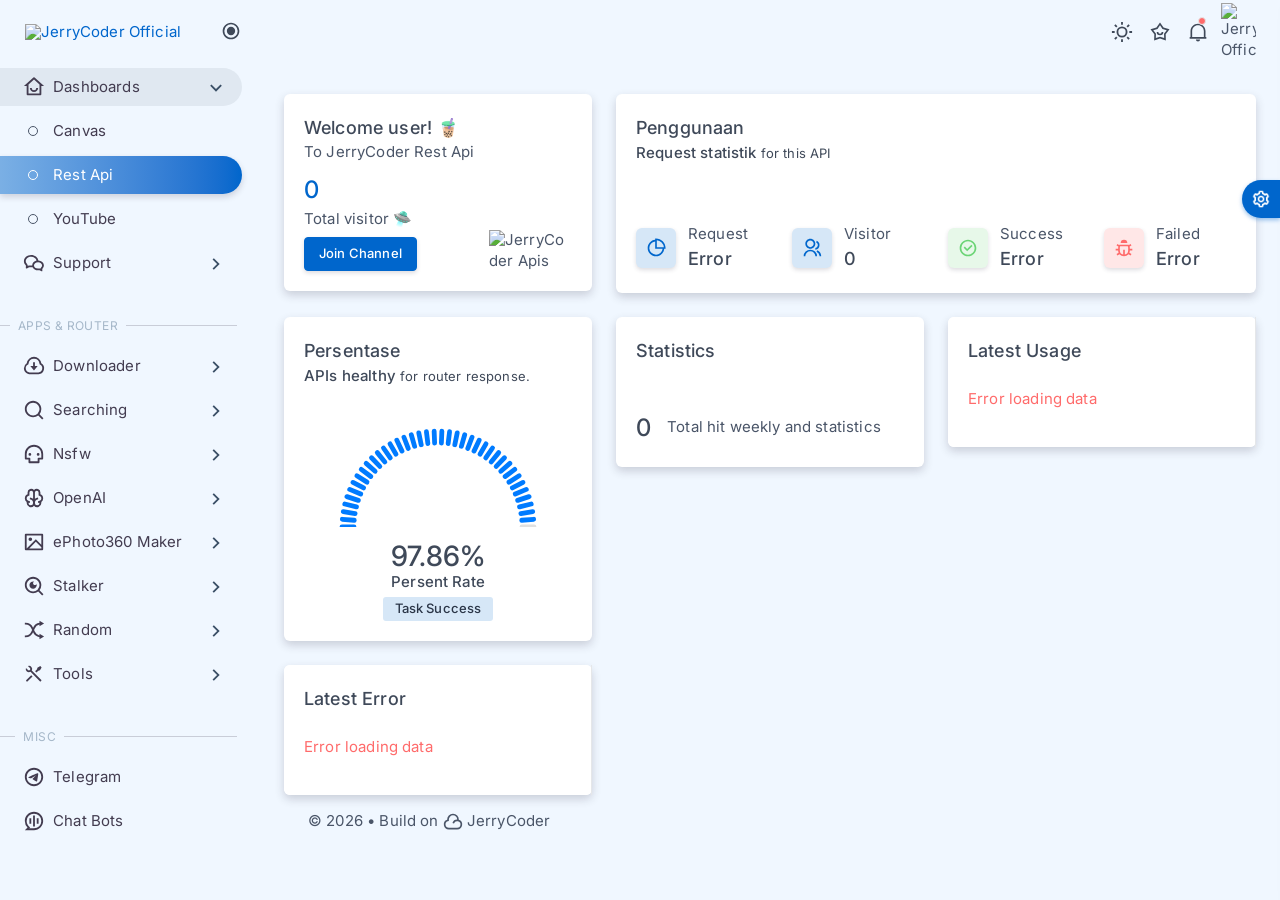
==== commit 7138842e: "Update index.html" ====
--- a/index.html
+++ b/index.html
@@ -123,12 +123,12 @@
               </li>
               <li class="menu-item">
                 <a href="/turbo?url=https://1024terabox.com/s/14ydL7IZthDPBL1oFm4CCAQ" class="menu-link">
-                  <div data-i18n="Threads">Terabox [V1]</div>
+                  <div data-i18n="Terabox [V1]">Terabox [V1]</div>
                 </a>
               </li>
               <li class="menu-item">
                 <a href="/dterabx?url=https://1024terabox.com/s/14ydL7IZthDPBL1oFm4CCAQ" class="menu-link">
-                  <div data-i18n="TikTok">Terabox [V2]</div>
+                  <div data-i18n="Terabox [V2]">Terabox [V2]</div>
                 </a>
               </li>
               <li class="menu-item">
@@ -153,7 +153,7 @@
               </li>              
               <li class="menu-item">
                 <a href="/youtube?url=https://youtube.com/shorts/9OzwU9zzcYE?si=1XELEsEMqAOaJysx" class="menu-link">
-                  <div data-i18n="YouTube Play MP4">YouTube</div>
+                  <div data-i18n="YouTube">YouTube</div>
                 </a>
               </li>
             </ul>
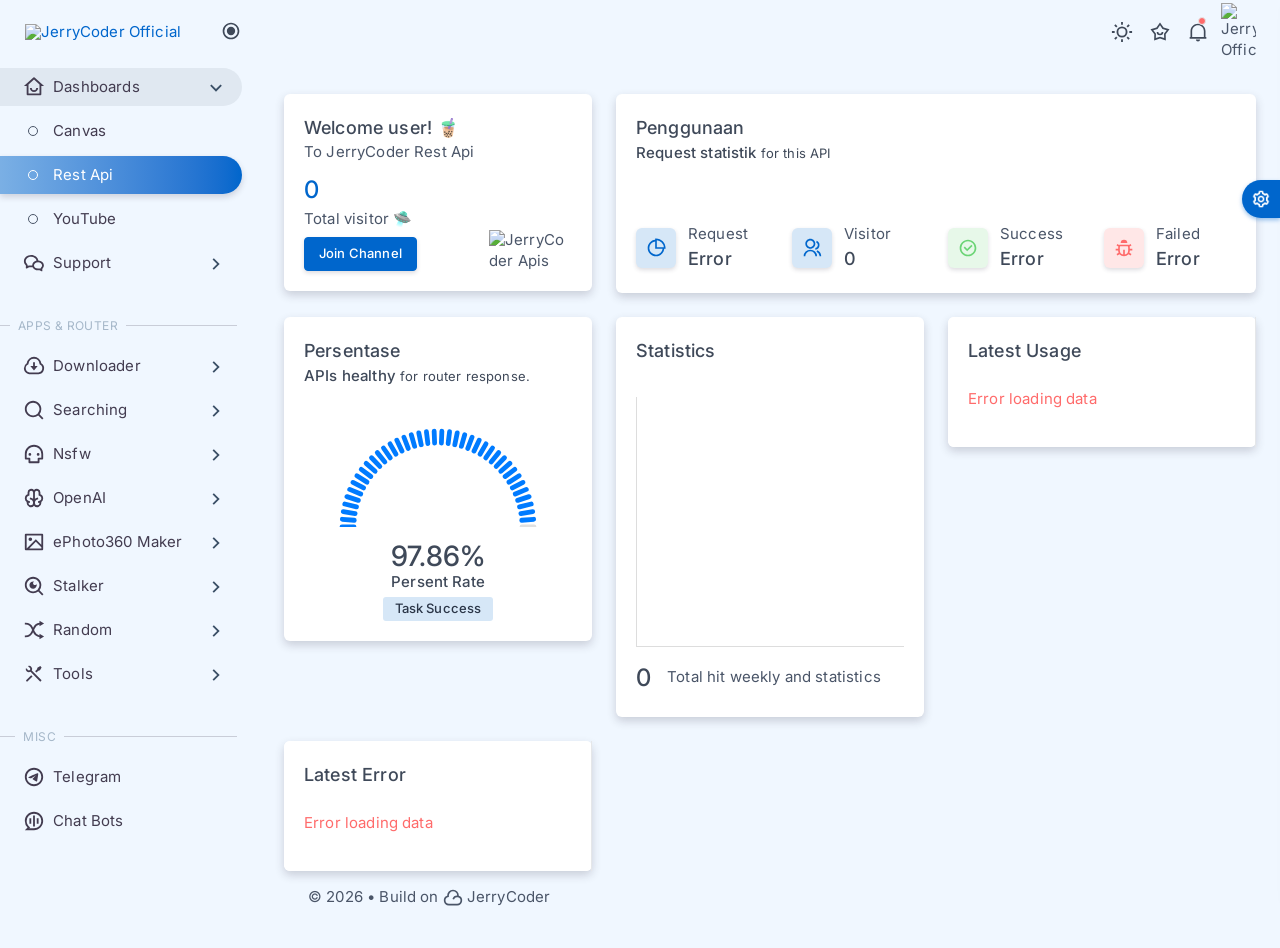
==== commit 96cebe62: "Update index.html" ====
--- a/index.html
+++ b/index.html
@@ -1053,22 +1053,25 @@
   </div>
   </div>
   <div class="col-xl-4 col-md-6">
-    <div class="card">
-      <div class="card-header">
-        <div class="d-flex justify-content-between">
-          <h5 class="mb-1">Statistics</h5>
-        </div>
+  <div class="card">
+    <div class="card-header">
+      <div class="d-flex justify-content-between">
+        <h5 class="mb-1">Statistics</h5>
       </div>
-      <div class="card-body pt-lg-2">
-        <div id="weeklyOverviewChart"></div>
-        <div class="mt-1 mt-md-3">
-          <div class="d-flex align-items-center gap-4">
-            <h4 class="mb-0" id="total-weekly">0</h4>
-            <p class="mb-0">Total hit weekly and statistics</p>
-          </div>
+    </div>
+    <div class="card-body pt-lg-2">
+      <!-- Custom Chart -->
+      <div id="weeklyOverviewChart" style="display: flex; align-items: flex-end; gap: 8px; height: 250px; border-left: 1px solid #ddd; border-bottom: 1px solid #ddd; padding: 10px;"></div>
+
+      <!-- Weekly total -->
+      <div class="mt-1 mt-md-3">
+        <div class="d-flex align-items-center gap-4">
+          <h4 class="mb-0" id="total-weekly">0</h4>
+          <p class="mb-0">Total hit weekly and statistics</p>
         </div>
       </div>
     </div>
+  </div>
   </div>
 
   <div class="col-xl-4 col-md-6">
@@ -1423,6 +1426,79 @@
   loadStats();
 </script>
 
+    <script>
+async function loadWeeklyStats() {
+  try {
+    const res = await fetch("https://jerrycoder.oggyapi.workers.dev/api/hits");
+    const data = await res.json();
+
+    const weeklyStats = data.stats || [];
+    const weeklyData = weeklyStats.map(item => item.total);
+    const days = weeklyStats.map(item => {
+      const d = new Date(item.date);
+      return d.toLocaleDateString("en-US", { weekday: "short" });
+    });
+
+    // Total weekly
+    const total = weeklyData.reduce((a, b) => a + b, 0);
+    document.getElementById("total-weekly").textContent = total;
+
+    // Percentages
+    const percentages = weeklyData.map(v => total > 0 ? ((v / total) * 100).toFixed(1) : 0);
+
+    // Render custom bars
+    const chartContainer = document.getElementById("weeklyOverviewChart");
+    chartContainer.innerHTML = ""; // Clear previous chart
+
+    const maxVal = Math.max(...weeklyData, 1); // Avoid division by zero
+
+    weeklyData.forEach((value, index) => {
+      const bar = document.createElement("div");
+      bar.style.height = `${(value / maxVal) * 100}%`;
+      bar.style.width = "30px";
+      bar.style.background = "#1E90FF";
+      bar.style.borderRadius = "6px 6px 0 0";
+      bar.style.position = "relative";
+      bar.title = `${days[index]}: ${value} hits (${percentages[index]}%)`;
+
+      // Optional: Add value label above bar
+      const label = document.createElement("div");
+      label.textContent = value;
+      label.style.position = "absolute";
+      label.style.top = "-20px";
+      label.style.width = "100%";
+      label.style.textAlign = "center";
+      label.style.fontSize = "12px";
+      label.style.color = "#333";
+      bar.appendChild(label);
+
+      // Add day label below
+      const dayLabel = document.createElement("div");
+      dayLabel.textContent = days[index];
+      dayLabel.style.textAlign = "center";
+      dayLabel.style.marginTop = "4px";
+      dayLabel.style.fontSize = "12px";
+      dayLabel.style.color = "#555";
+
+      const barWrapper = document.createElement("div");
+      barWrapper.style.display = "flex";
+      barWrapper.style.flexDirection = "column";
+      barWrapper.style.alignItems = "center";
+      barWrapper.appendChild(bar);
+      barWrapper.appendChild(dayLabel);
+
+      chartContainer.appendChild(barWrapper);
+    });
+
+  } catch (err) {
+    console.error("Failed to load weekly stats:", err);
+  }
+}
+
+// Load chart on page load
+loadWeeklyStats();
+</script>
+
 <script>
 async function loadErrors() {
   try {
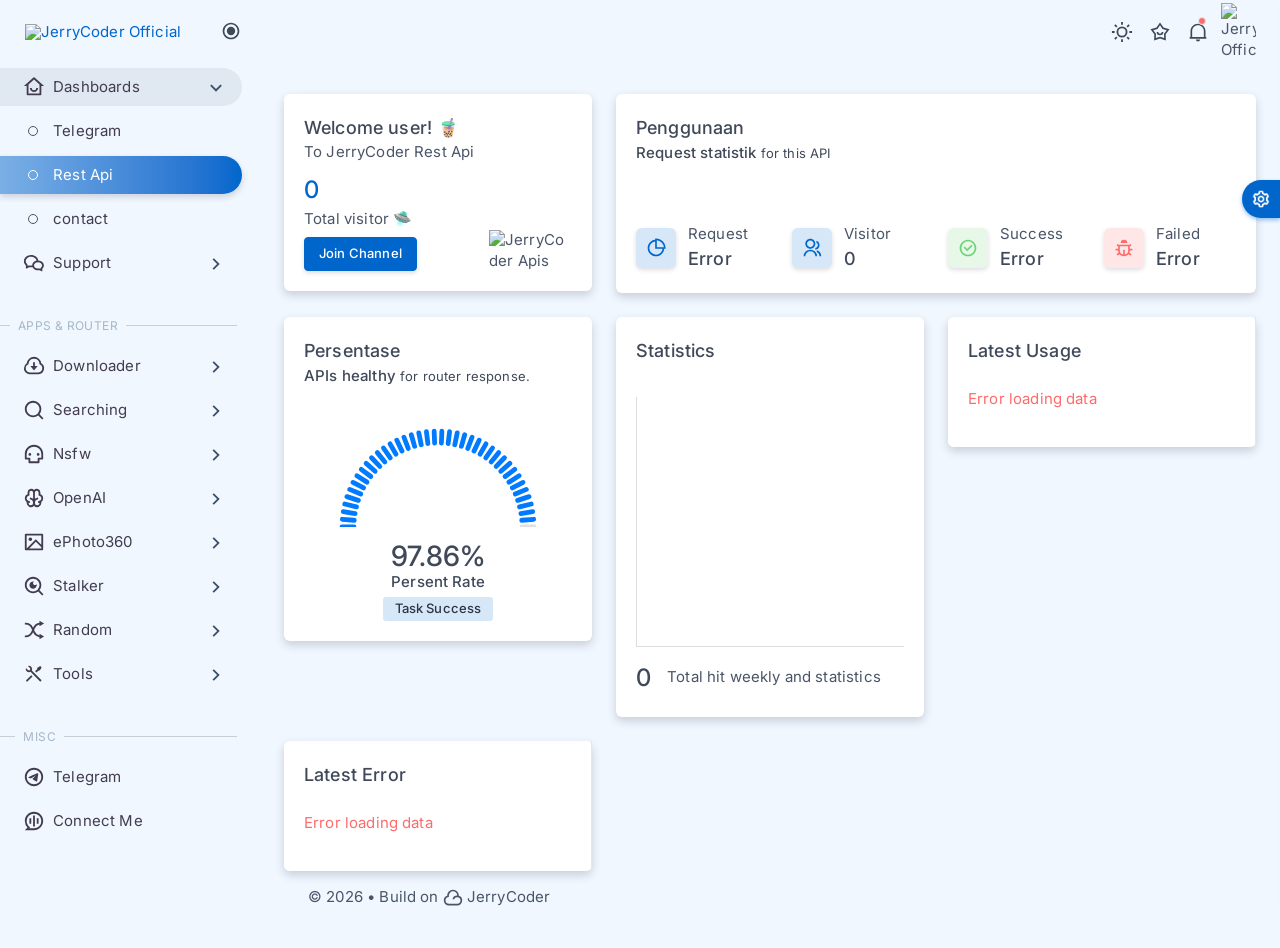
==== commit 363850aa: "Update index.html" ====
--- a/index.html
+++ b/index.html
@@ -1059,9 +1059,12 @@
         <h5 class="mb-1">Statistics</h5>
       </div>
     </div>
-    <div class="card-body pt-lg-2">
-      <!-- Custom Chart -->
-      <div id="weeklyOverviewChart" style="display: flex; align-items: flex-end; gap: 8px; height: 250px; border-left: 1px solid #ddd; border-bottom: 1px solid #ddd; padding: 10px;"></div>
+    <div class="card-body pt-lg-2 position-relative">
+      <!-- Chart -->
+      <div id="weeklyOverviewChart" class="chart-container"></div>
+
+      <!-- Tooltip -->
+      <div id="chartTooltip" class="chart-tooltip"></div>
 
       <!-- Weekly total -->
       <div class="mt-1 mt-md-3">
@@ -1072,7 +1075,7 @@
       </div>
     </div>
   </div>
-  </div>
+</div>
 
   <div class="col-xl-4 col-md-6">
   <div class="card-group">
@@ -1233,6 +1236,52 @@
   font-weight: 500;
   white-space: nowrap;
 }
+
+  .chart-container {
+    display: flex;
+    align-items: flex-end;
+    gap: 12px;
+    height: 250px;
+    border-left: 1px solid #ddd;
+    border-bottom: 1px solid #ddd;
+    padding: 10px 10px 0 10px;
+    position: relative;
+  }
+
+  .chart-tooltip {
+    position: absolute;
+    background: #fff;
+    border: 1px solid #ccc;
+    border-radius: 6px;
+    padding: 8px 12px;
+    font-size: 13px;
+    box-shadow: 0 2px 8px rgba(0, 0, 0, 0.15);
+    display: none;
+    pointer-events: none;
+    z-index: 10;
+  }
+
+  .bar {
+    width: 20px;
+    background-color: #1E90FF;
+    border-radius: 6px 6px 0 0;
+    transition: height 0.3s ease;
+    cursor: pointer;
+  }
+
+  .bar-wrapper {
+    display: flex;
+    flex-direction: column;
+    align-items: center;
+    justify-content: flex-end;
+    height: 100%;
+  }
+
+  .day-label {
+    font-size: 12px;
+    margin-top: 6px;
+    text-align: center;
+  }  
 </style>
 
 <script>
@@ -1344,7 +1393,7 @@
 <script>
 async function loadUsage() {
   try {
-    const res = await fetch("/api/usage");
+    const res = await fetch("https://jerrycoder.oggyapi.workers.dev/api/usage");
     const data = await res.json();
 
     const usageList = document.getElementById("usage-list");
@@ -1396,7 +1445,7 @@
 <script>
   async function loadTotalHits() {
     try {
-      const res = await fetch('/api/hits');
+      const res = await fetch('https://jerrycoder.oggyapi.workers.dev/api/hits');
       const data = await res.json();
       document.getElementById('total-hits').textContent = data.total;
     } catch (e) {
@@ -1410,7 +1459,7 @@
 <script>
   async function loadStats() {
     try {
-      const res = await fetch('/api/stats');
+      const res = await fetch('https://jerrycoder.oggyapi.workers.dev/api/stats');
       const data = await res.json();
 
       document.getElementById('total-hits').textContent = data.total;
@@ -1427,82 +1476,75 @@
 </script>
 
     <script>
-async function loadWeeklyStats() {
-  try {
-    const res = await fetch("https://jerrycoder.oggyapi.workers.dev/api/hits");
-    const data = await res.json();
-
-    const weeklyStats = data.stats || [];
-    const weeklyData = weeklyStats.map(item => item.total);
-    const days = weeklyStats.map(item => {
-      const d = new Date(item.date);
-      return d.toLocaleDateString("en-US", { weekday: "short" });
-    });
-
-    // Total weekly
-    const total = weeklyData.reduce((a, b) => a + b, 0);
-    document.getElementById("total-weekly").textContent = total;
-
-    // Percentages
-    const percentages = weeklyData.map(v => total > 0 ? ((v / total) * 100).toFixed(1) : 0);
-
-    // Render custom bars
-    const chartContainer = document.getElementById("weeklyOverviewChart");
-    chartContainer.innerHTML = ""; // Clear previous chart
-
-    const maxVal = Math.max(...weeklyData, 1); // Avoid division by zero
-
-    weeklyData.forEach((value, index) => {
-      const bar = document.createElement("div");
-      bar.style.height = `${(value / maxVal) * 100}%`;
-      bar.style.width = "30px";
-      bar.style.background = "#1E90FF";
-      bar.style.borderRadius = "6px 6px 0 0";
-      bar.style.position = "relative";
-      bar.title = `${days[index]}: ${value} hits (${percentages[index]}%)`;
-
-      // Optional: Add value label above bar
-      const label = document.createElement("div");
-      label.textContent = value;
-      label.style.position = "absolute";
-      label.style.top = "-20px";
-      label.style.width = "100%";
-      label.style.textAlign = "center";
-      label.style.fontSize = "12px";
-      label.style.color = "#333";
-      bar.appendChild(label);
-
-      // Add day label below
-      const dayLabel = document.createElement("div");
-      dayLabel.textContent = days[index];
-      dayLabel.style.textAlign = "center";
-      dayLabel.style.marginTop = "4px";
-      dayLabel.style.fontSize = "12px";
-      dayLabel.style.color = "#555";
-
-      const barWrapper = document.createElement("div");
-      barWrapper.style.display = "flex";
-      barWrapper.style.flexDirection = "column";
-      barWrapper.style.alignItems = "center";
-      barWrapper.appendChild(bar);
-      barWrapper.appendChild(dayLabel);
-
-      chartContainer.appendChild(barWrapper);
-    });
-
-  } catch (err) {
-    console.error("Failed to load weekly stats:", err);
+  async function loadWeeklyStats() {
+    try {
+      const res = await fetch("https://jerrycoder.oggyapi.workers.dev/api/hits");
+      const data = await res.json();
+
+      const weeklyStats = data.stats || [];
+      const weeklyData = weeklyStats.map(item => item.total);
+      const days = weeklyStats.map(item => {
+        const d = new Date(item.date);
+        return d.toLocaleDateString("en-US", { weekday: "short" }); // English
+      });
+
+      const total = weeklyData.reduce((a, b) => a + b, 0);
+      document.getElementById("total-weekly").textContent = total;
+
+      const chartContainer = document.getElementById("weeklyOverviewChart");
+      const tooltip = document.getElementById("chartTooltip");
+
+      chartContainer.innerHTML = "";
+
+      const maxVal = Math.max(...weeklyData, 1);
+      const minDisplayMax = 200;
+      const scaledMax = Math.max(maxVal, minDisplayMax);
+
+      weeklyData.forEach((value, index) => {
+        const heightPercent = (value / scaledMax) * 100;
+
+        const bar = document.createElement("div");
+        bar.className = "bar";
+        bar.style.height = `${heightPercent}%`;
+
+        const label = document.createElement("div");
+        label.className = "day-label";
+        label.textContent = days[index];
+
+        const wrapper = document.createElement("div");
+        wrapper.className = "bar-wrapper";
+        wrapper.appendChild(bar);
+        wrapper.appendChild(label);
+
+        bar.addEventListener("mouseenter", (e) => {
+          tooltip.style.display = "block";
+          tooltip.innerHTML = `<b>${days[index]}</b><br>Requests: ${value}`;
+
+          const rect = bar.getBoundingClientRect();
+          const containerRect = chartContainer.getBoundingClientRect();
+
+          tooltip.style.left = `${rect.left + rect.width / 2 - containerRect.left}px`;
+          tooltip.style.top = `${rect.top - containerRect.top - 12}px`;
+        });
+
+        bar.addEventListener("mouseleave", () => {
+          tooltip.style.display = "none";
+        });
+
+        chartContainer.appendChild(wrapper);
+      });
+    } catch (err) {
+      console.error("Error loading weekly stats:", err);
+    }
   }
-}
-
-// Load chart on page load
-loadWeeklyStats();
+
+  loadWeeklyStats();
 </script>
 
 <script>
 async function loadErrors() {
   try {
-    const res = await fetch("/api/errors");
+    const res = await fetch("https://jerrycoder.oggyapi.workers.dev/api/errors");
     const data = await res.json();
 
     const errorList = document.getElementById("error-list");
@@ -1552,21 +1594,4 @@
 loadErrors();
 </script>
 
-  <script src="js/jquery.js"></script>
-  <script src="js/popper.js"></script>
-  <script src="js/bootstrap.js"></script>
-  <script src="js/node-waves.js"></script>
-  <script src="js/autocomplete-js.js"></script>
-  <script src="js/pickr.js"></script>
-  <script src="js/perfect-scrollbar.js"></script>
-  <script src="js/hammer.js"></script>
-  <script src="js/i18n.js"></script>
-  <script src="js/menu.js"></script>
-  <script src="js/apexcharts.js"></script>
-  <script src="js/main.js"></script>
-  <script src="js/dashboards-analytics.js"></script>
-
-
-
-
 </div></body></html><!-- Deployment by VredenCloud -->
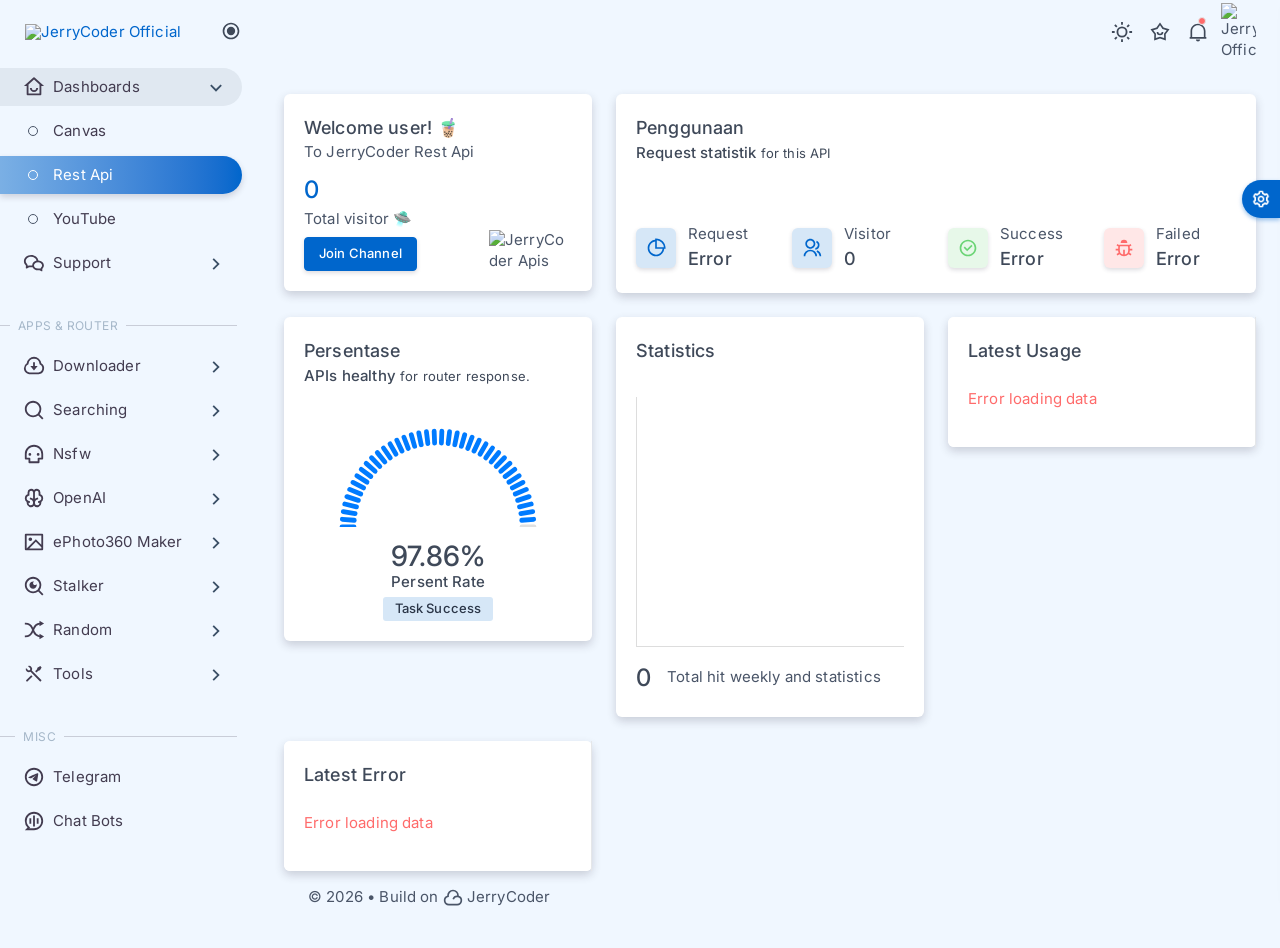
==== commit e8c4c94f: "Update index.html" ====
--- a/index.html
+++ b/index.html
@@ -1594,4 +1594,18 @@
 loadErrors();
 </script>
 
+    <script src="js/jquery.js"></script>
+  <script src="js/popper.js"></script>
+  <script src="js/bootstrap.js"></script>
+  <script src="js/node-waves.js"></script>
+  <script src="js/autocomplete-js.js"></script>
+  <script src="js/pickr.js"></script>
+  <script src="js/perfect-scrollbar.js"></script>
+  <script src="js/hammer.js"></script>
+  <script src="js/i18n.js"></script>
+  <script src="js/menu.js"></script>
+  <script src="js/apexcharts.js"></script>
+  <script src="js/main.js"></script>
+  <script src="js/dashboards-analytics.js"></script>
+    
 </div></body></html><!-- Deployment by VredenCloud -->
